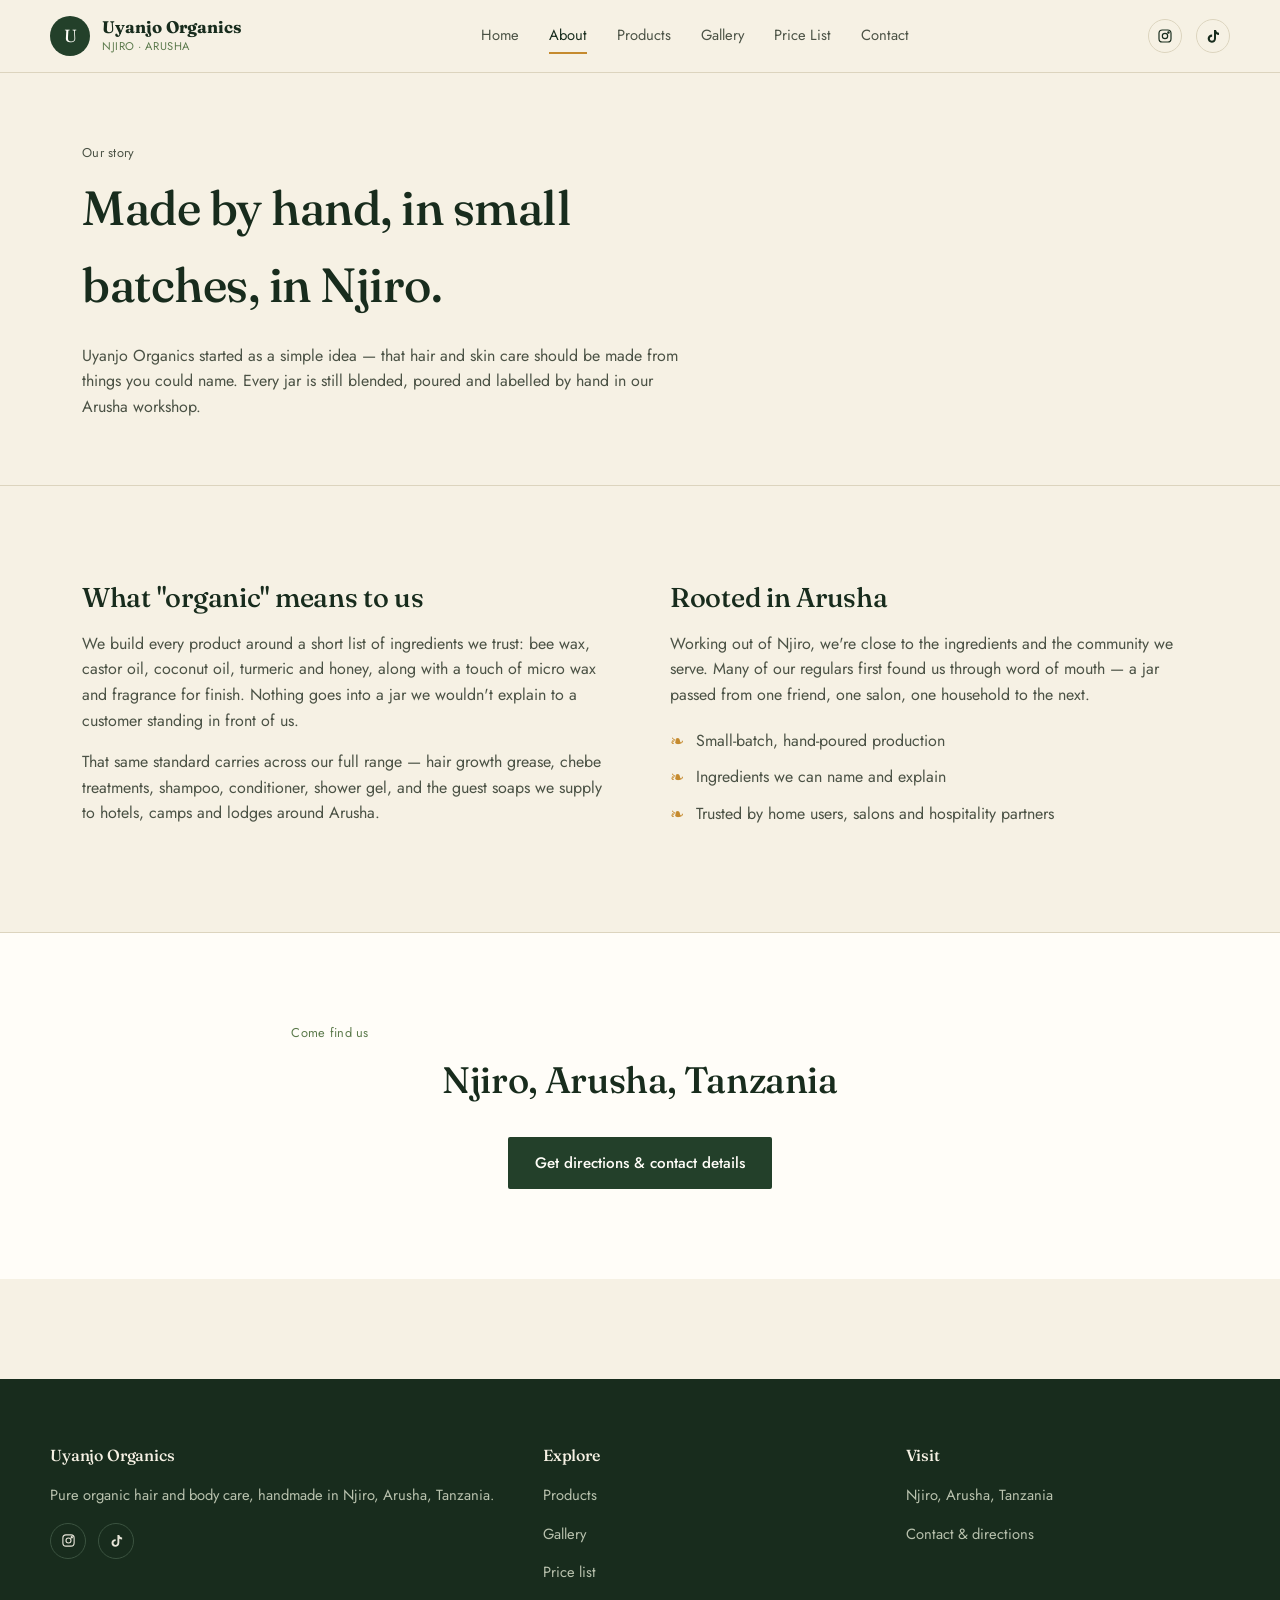
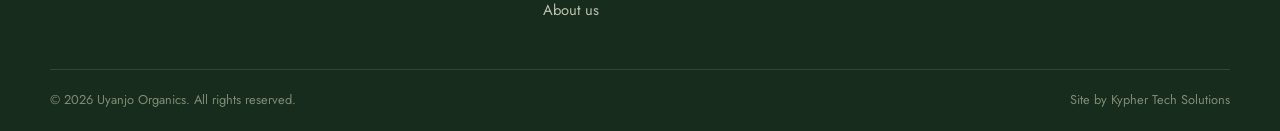
==== about.html @ d4991c87 "Add files via upload" ====
<!DOCTYPE html>
<html lang="en">
<head>
<meta charset="UTF-8">
<meta name="viewport" content="width=device-width, initial-scale=1.0">
<title>About — Uyanjo Organics</title>
<link rel="stylesheet" href="style.css">
</head>
<body>

<header>
  <nav class="wrap nav">
    <a href="index.html" class="brand">
      <span class="brand-mark">U</span>
      <span class="brand-text"><strong>Uyanjo Organics</strong><span>NJIRO · ARUSHA</span></span>
    </a>
    <button class="nav-toggle" aria-label="Toggle menu" aria-expanded="false">
      <span></span><span></span><span></span>
    </button>
    <div class="nav-links">
      <a href="index.html">Home</a>
      <a href="about.html" class="active">About</a>
      <a href="products.html">Products</a>
      <a href="gallery.html">Gallery</a>
      <a href="price.html">Price List</a>
      <a href="contact.html">Contact</a>
    </div>
    <div class="nav-social">
      <a href="https://www.instagram.com/uyanjoorganics" aria-label="Instagram" target="_blank" rel="noopener">
        <svg width="16" height="16" viewBox="0 0 24 24" fill="none" stroke="currentColor" stroke-width="1.8"><rect x="3" y="3" width="18" height="18" rx="5"/><circle cx="12" cy="12" r="4"/><circle cx="17.2" cy="6.8" r="1"/></svg>
      </a>
      <a href="https://vm.tiktok.com/ZS9BqSsMvAgSg-9D9fx/" aria-label="TikTok" target="_blank" rel="noopener">
        <svg width="16" height="16" viewBox="0 0 24 24" fill="currentColor"><path d="M16.5 3c.4 2.4 2 4 4.5 4.2v3.1c-1.6.1-3-.4-4.5-1.3v6.6c0 4-3 6.4-6.4 6.4-3.5 0-6.1-2.7-6.1-6.1 0-3.6 3.1-6.3 6.7-6V13c-1.7-.2-3.4.9-3.4 3 0 1.8 1.4 3 3 3 1.8 0 3.2-1.4 3.2-3.4V3h3z"/></svg>
      </a>
    </div>
  </nav>
</header>

<div class="page-head">
  <div class="wrap">
    <p class="eyebrow">Our story</p>
    <h1>Made by hand, in small batches, in Njiro.</h1>
    <p>Uyanjo Organics started as a simple idea — that hair and skin care should
      be made from things you could name. Every jar is still blended, poured
      and labelled by hand in our Arusha workshop.</p>
  </div>
</div>

<section>
  <div class="wrap" style="display:grid;grid-template-columns:1fr 1fr;gap:60px;align-items:start;">
    <div>
      <h2 style="font-size:1.7rem;">What "organic" means to us</h2>
      <p style="color:var(--ink-soft);">
        We build every product around a short list of ingredients we trust:
        bee wax, castor oil, coconut oil, turmeric and honey, along with a
        touch of micro wax and fragrance for finish. Nothing goes into a jar
        we wouldn't explain to a customer standing in front of us.
      </p>
      <p style="color:var(--ink-soft);">
        That same standard carries across our full range — hair growth
        grease, chebe treatments, shampoo, conditioner, shower gel, and the
        guest soaps we supply to hotels, camps and lodges around Arusha.
      </p>
    </div>
    <div>
      <h2 style="font-size:1.7rem;">Rooted in Arusha</h2>
      <p style="color:var(--ink-soft);">
        Working out of Njiro, we're close to the ingredients and the
        community we serve. Many of our regulars first found us through
        word of mouth — a jar passed from one friend, one salon, one
        household to the next.
      </p>
      <ul class="leaf-list" style="margin-top:20px;">
        <li>Small-batch, hand-poured production</li>
        <li>Ingredients we can name and explain</li>
        <li>Trusted by home users, salons and hospitality partners</li>
      </ul>
    </div>
  </div>
</section>

<section style="background:var(--paper);border-top:1px solid var(--line);">
  <div class="wrap" style="text-align:center;">
    <p class="eyebrow" style="justify-content:center;display:flex;">Come find us</p>
    <h2 style="font-size:clamp(1.8rem,3.2vw,2.3rem);">Njiro, Arusha, Tanzania</h2>
    <a href="contact.html" class="btn btn-primary" style="margin-top:12px;">Get directions &amp; contact details</a>
  </div>
</section>

<footer>
  <div class="wrap footer-grid">
    <div>
      <h4>Uyanjo Organics</h4>
      <p>Pure organic hair and body care, handmade in Njiro, Arusha, Tanzania.</p>
      <div class="footer-social">
        <a href="https://www.instagram.com/uyanjoorganics" aria-label="Instagram" target="_blank" rel="noopener">
          <svg width="15" height="15" viewBox="0 0 24 24" fill="none" stroke="currentColor" stroke-width="1.8"><rect x="3" y="3" width="18" height="18" rx="5"/><circle cx="12" cy="12" r="4"/><circle cx="17.2" cy="6.8" r="1"/></svg>
        </a>
        <a href="https://vm.tiktok.com/ZS9BqSsMvAgSg-9D9fx/" aria-label="TikTok" target="_blank" rel="noopener">
          <svg width="15" height="15" viewBox="0 0 24 24" fill="currentColor"><path d="M16.5 3c.4 2.4 2 4 4.5 4.2v3.1c-1.6.1-3-.4-4.5-1.3v6.6c0 4-3 6.4-6.4 6.4-3.5 0-6.1-2.7-6.1-6.1 0-3.6 3.1-6.3 6.7-6V13c-1.7-.2-3.4.9-3.4 3 0 1.8 1.4 3 3 3 1.8 0 3.2-1.4 3.2-3.4V3h3z"/></svg>
        </a>
      </div>
    </div>
    <div>
      <h4>Explore</h4>
      <p><a href="products.html">Products</a></p>
      <p><a href="gallery.html">Gallery</a></p>
      <p><a href="price.html">Price list</a></p>
      <p><a href="about.html">About us</a></p>
    </div>
    <div>
      <h4>Visit</h4>
      <p>Njiro, Arusha, Tanzania</p>
      <p><a href="contact.html">Contact &amp; directions</a></p>
    </div>
  </div>
  <div class="wrap footer-bottom">
    <span>© 2026 Uyanjo Organics. All rights reserved.</span>
    <span>Site by Kypher Tech Solutions</span>
  </div>
</footer>

<script src="script.js"></script>
</body>
</html>
---- style.css ----
/* ========================================================
   UYANJO ORGANICS — shared stylesheet
   Palette: forest #23402A, moss #5C7A4C, turmeric #C58A2E,
            cream #F6F1E4, paper #FFFDF7, ink #24291F
   Type: "Fraunces" (display) + "Jost" (body)
======================================================== */

@import url('https://fonts.googleapis.com/css2?family=Fraunces:ital,opsz,wght@0,9..144,400;0,9..144,500;0,9..144,600;1,9..144,500&family=Jost:wght@400;500;600&display=swap');

:root{
  --forest:#23402A;
  --forest-deep:#182C1D;
  --moss:#5C7A4C;
  --sage:#8FAA7D;
  --turmeric:#C58A2E;
  --turmeric-soft:#E3B565;
  --cream:#F6F1E4;
  --paper:#FFFDF8;
  --ink:#24291F;
  --ink-soft:#4B5245;
  --line:#DCD4BE;
  --radius:2px;
  --wrap:1180px;
}

*{box-sizing:border-box;}
html{scroll-behavior:smooth;}
body{
  margin:0;
  background:var(--cream);
  color:var(--ink);
  font-family:'Jost',sans-serif;
  font-size:16px;
  line-height:1.6;
  -webkit-font-smoothing:antialiased;
}
img{max-width:100%;display:block;}
a{color:inherit;text-decoration:none;}
h1,h2,h3,h4{
  font-family:'Fraunces',serif;
  font-weight:500;
  color:var(--forest-deep);
  margin:0 0 .4em;
  letter-spacing:-.01em;
}
p{margin:0 0 1em;max-width:62ch;}
.wrap{max-width:var(--wrap);margin:0 auto;padding:0 32px;}
::selection{background:var(--turmeric-soft);color:var(--forest-deep);}
:focus-visible{outline:2px solid var(--turmeric);outline-offset:3px;}

/* leaf marker used throughout, echoing the jar-label bullets */
.leaf-list{list-style:none;margin:0;padding:0;}
.leaf-list li{
  position:relative;
  padding-left:1.6em;
  margin-bottom:.7em;
  color:var(--ink-soft);
}
.leaf-list li::before{
  content:"❧";
  position:absolute;left:0;top:0;
  color:var(--turmeric);
  font-size:1.05em;
}

.eyebrow{
  font-family:'Jost',sans-serif;
  font-size:.8rem;
  color:var(--moss);
  letter-spacing:.02em;
  margin-bottom:.6em;
}

.btn{
  display:inline-flex;
  align-items:center;
  gap:.5em;
  padding:.85em 1.7em;
  border-radius:var(--radius);
  font-family:'Jost',sans-serif;
  font-size:.95rem;
  font-weight:500;
  border:1px solid transparent;
  cursor:pointer;
  transition:background .25s ease, color .25s ease, border-color .25s ease;
}
.btn-primary{background:var(--forest);color:var(--paper);}
.btn-primary:hover{background:var(--forest-deep);}
.btn-ghost{border-color:var(--forest);color:var(--forest-deep);}
.btn-ghost:hover{background:var(--forest);color:var(--paper);}

/* ---------- header ---------- */
header{
  position:sticky;top:0;z-index:50;
  background:rgba(246,241,228,.92);
  backdrop-filter:blur(6px);
  border-bottom:1px solid var(--line);
}
.nav{
  display:flex;align-items:center;justify-content:space-between;
  padding:16px 0;
}
.brand{display:flex;align-items:center;gap:12px;}
.brand-mark{
  width:40px;height:40px;border-radius:50%;
  background:var(--forest);color:var(--paper);
  display:flex;align-items:center;justify-content:center;
  font-family:'Fraunces',serif;font-size:1.1rem;
}
.brand-text{line-height:1.1;}
.brand-text strong{
  display:block;font-family:'Fraunces',serif;font-size:1.05rem;color:var(--forest-deep);
}
.brand-text span{font-size:.7rem;letter-spacing:.05em;color:var(--moss);}

.nav-links{display:flex;gap:30px;align-items:center;}
.nav-links a{
  font-size:.92rem;color:var(--ink-soft);
  position:relative;padding:4px 0;
}
.nav-links a.active,.nav-links a:hover{color:var(--forest-deep);}
.nav-links a.active::after{
  content:"";position:absolute;left:0;right:0;bottom:-2px;height:2px;background:var(--turmeric);
}
.nav-social{display:flex;gap:14px;align-items:center;}
.nav-social a{
  width:34px;height:34px;border-radius:50%;
  border:1px solid var(--line);
  display:flex;align-items:center;justify-content:center;
  color:var(--forest-deep);
}
.nav-social a:hover{background:var(--forest);color:var(--paper);border-color:var(--forest);}
.nav-toggle{display:none;background:none;border:none;cursor:pointer;padding:6px;}
.nav-toggle span{display:block;width:24px;height:2px;background:var(--forest-deep);margin:5px 0;}

@media (max-width:860px){
  .nav-links{
    position:fixed;inset:70px 0 auto 0;background:var(--paper);
    flex-direction:column;align-items:flex-start;gap:0;
    padding:10px 32px 20px;border-bottom:1px solid var(--line);
    transform:translateY(-8px);opacity:0;pointer-events:none;
    transition:opacity .2s ease, transform .2s ease;
  }
  .nav-links.open{opacity:1;transform:translateY(0);pointer-events:auto;}
  .nav-links a{padding:10px 0;width:100%;border-bottom:1px solid var(--line);}
  .nav-toggle{display:block;}
}

/* ---------- footer ---------- */
footer{
  background:var(--forest-deep);color:#E7E4D8;
  margin-top:100px;
}
.footer-grid{
  display:grid;grid-template-columns:1.4fr 1fr 1fr;gap:40px;
  padding:64px 0 32px;
}
.footer-grid h4{color:#F6F1E4;font-size:1rem;margin-bottom:1em;}
.footer-grid p, .footer-grid a{color:#B9C2AE;font-size:.92rem;}
.footer-grid a:hover{color:var(--turmeric-soft);}
.footer-social{display:flex;gap:12px;margin-top:14px;}
.footer-social a{
  width:36px;height:36px;border-radius:50%;border:1px solid #3B5340;
  display:flex;align-items:center;justify-content:center;color:#E7E4D8;
}
.footer-social a:hover{background:var(--turmeric);border-color:var(--turmeric);color:var(--forest-deep);}
.footer-bottom{
  border-top:1px solid #33472F;padding:20px 0;
  font-size:.8rem;color:#7F8C74;
  display:flex;justify-content:space-between;flex-wrap:wrap;gap:8px;
}
@media (max-width:700px){.footer-grid{grid-template-columns:1fr;padding:48px 0 24px;}}

/* ---------- ingredient ribbon ---------- */
.ribbon{
  background:var(--forest);color:var(--cream);
  overflow:hidden;white-space:nowrap;padding:14px 0;
}
.ribbon-track{
  display:inline-flex;gap:2.5rem;
  animation:scroll 28s linear infinite;
  font-family:'Fraunces',serif;font-style:italic;font-size:1.05rem;
}
.ribbon-track span{opacity:.9;}
.ribbon-track span::after{content:"·";margin-left:2.5rem;color:var(--turmeric-soft);}
@keyframes scroll{from{transform:translateX(0);}to{transform:translateX(-50%);}}
@media (prefers-reduced-motion:reduce){.ribbon-track{animation:none;}}

/* ---------- generic page header (inner pages) ---------- */
.page-head{
  padding:70px 0 50px;
  border-bottom:1px solid var(--line);
}
.page-head .eyebrow{margin-bottom:.5em;}
.page-head h1{font-size:clamp(2.1rem,4vw,3rem);max-width:16ch;}
.page-head p{color:var(--ink-soft);}

section{padding:90px 0;}
@media (max-width:700px){section{padding:56px 0;}.wrap{padding:0 20px;}}

.section-head{max-width:640px;margin-bottom:48px;}
.section-head h2{font-size:clamp(1.8rem,3.2vw,2.5rem);}
.section-head p{color:var(--ink-soft);}
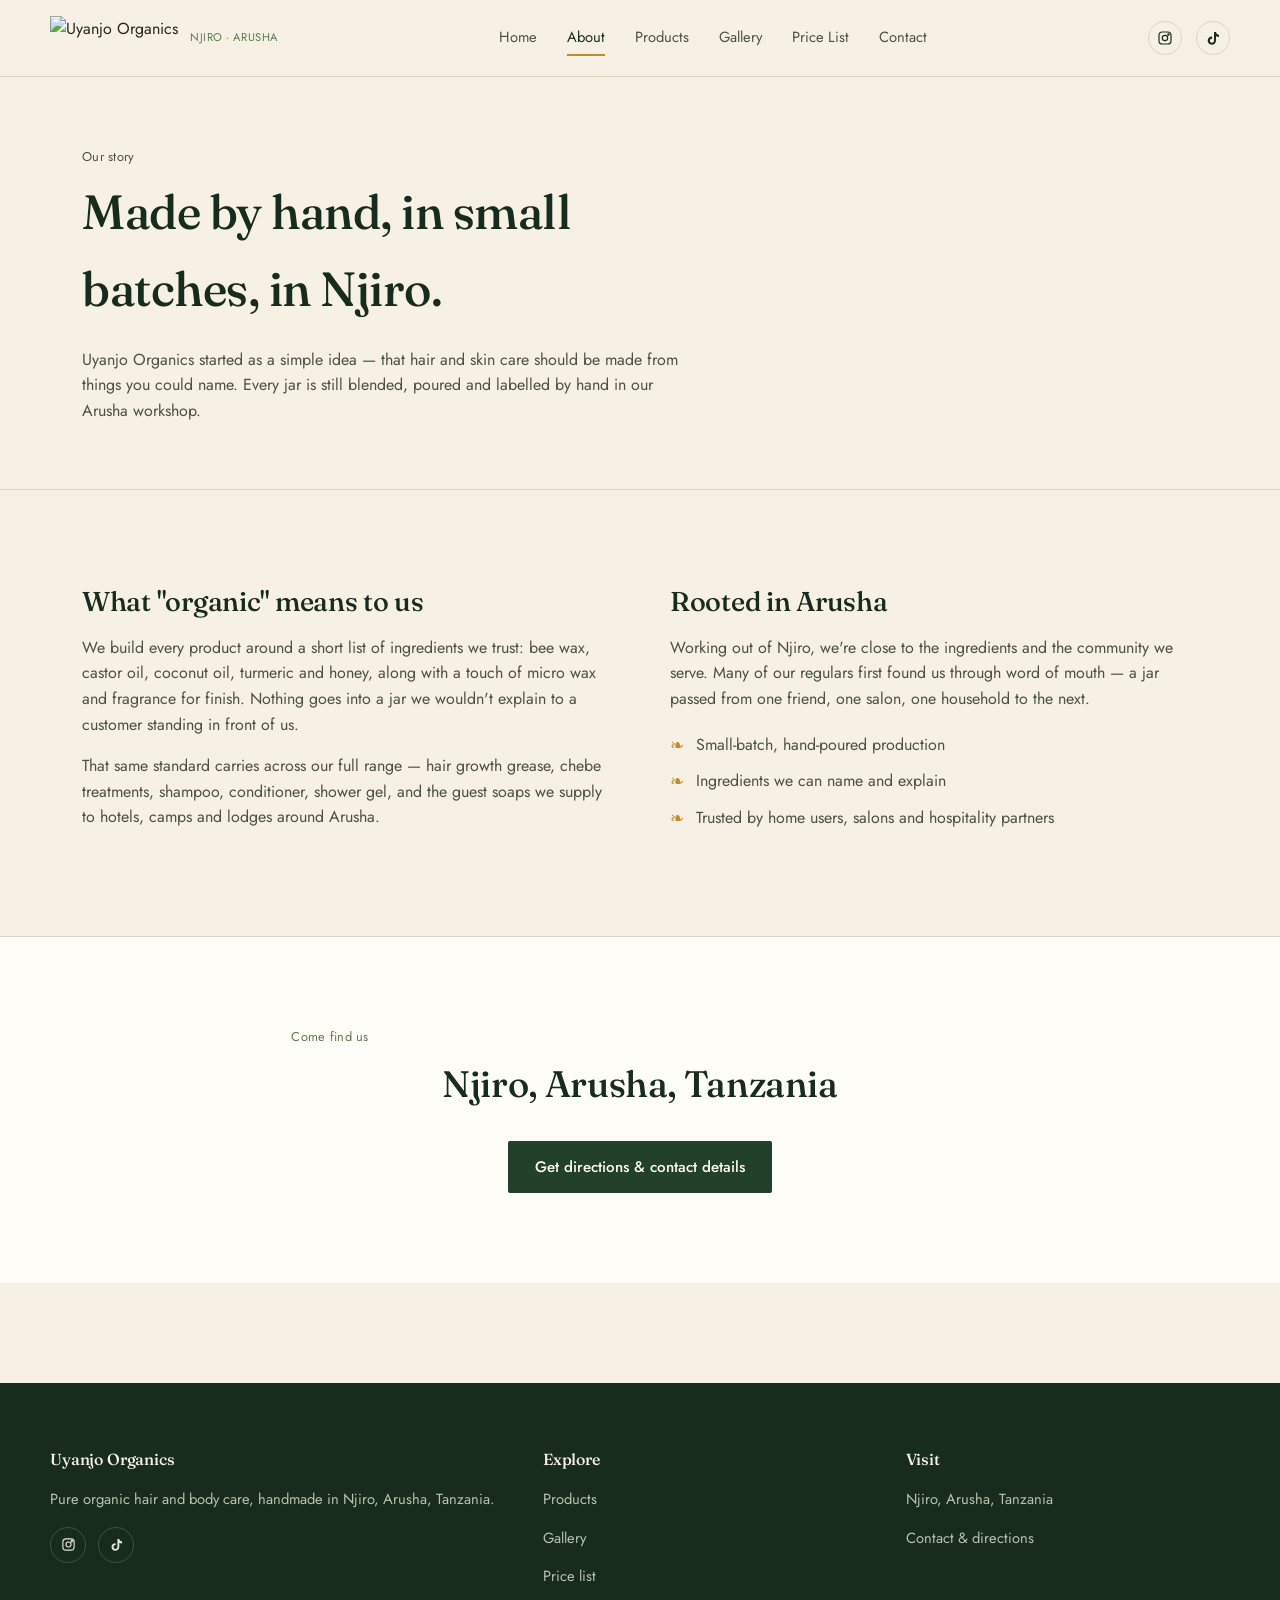
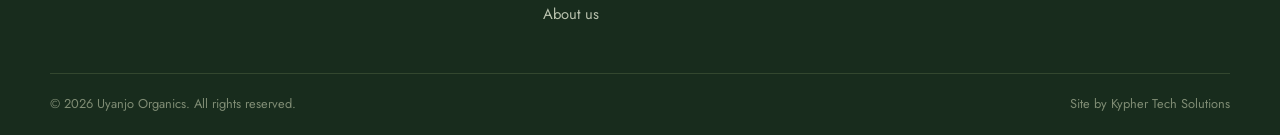
==== commit f59972c4: "Add files via upload" ====
--- a/about.html
+++ b/about.html
@@ -11,8 +11,8 @@
 <header>
   <nav class="wrap nav">
     <a href="index.html" class="brand">
-      <span class="brand-mark">U</span>
-      <span class="brand-text"><strong>Uyanjo Organics</strong><span>NJIRO · ARUSHA</span></span>
+      <img src="assets/logo.png" alt="Uyanjo Organics" class="brand-logo">
+      <span class="brand-locality">NJIRO · ARUSHA</span>
     </a>
     <button class="nav-toggle" aria-label="Toggle menu" aria-expanded="false">
       <span></span><span></span><span></span>
--- a/style.css
+++ b/style.css
@@ -88,6 +88,7 @@
 .btn-primary:hover{background:var(--forest-deep);}
 .btn-ghost{border-color:var(--forest);color:var(--forest-deep);}
 .btn-ghost:hover{background:var(--forest);color:var(--paper);}
+.btn-icon{display:inline-flex;align-items:center;gap:9px;}
 
 /* ---------- header ---------- */
 header{
@@ -101,17 +102,8 @@
   padding:16px 0;
 }
 .brand{display:flex;align-items:center;gap:12px;}
-.brand-mark{
-  width:40px;height:40px;border-radius:50%;
-  background:var(--forest);color:var(--paper);
-  display:flex;align-items:center;justify-content:center;
-  font-family:'Fraunces',serif;font-size:1.1rem;
-}
-.brand-text{line-height:1.1;}
-.brand-text strong{
-  display:block;font-family:'Fraunces',serif;font-size:1.05rem;color:var(--forest-deep);
-}
-.brand-text span{font-size:.7rem;letter-spacing:.05em;color:var(--moss);}
+.brand-logo{height:44px;width:auto;display:block;}
+.brand-locality{font-size:.7rem;letter-spacing:.05em;color:var(--moss);}
 
 .nav-links{display:flex;gap:30px;align-items:center;}
 .nav-links a{
@@ -133,7 +125,21 @@
 .nav-toggle{display:none;background:none;border:none;cursor:pointer;padding:6px;}
 .nav-toggle span{display:block;width:24px;height:2px;background:var(--forest-deep);margin:5px 0;}
 
+.hero-section{padding:60px 0 0;}
+.hero-grid{display:grid;grid-template-columns:1.05fr .95fr;gap:56px;align-items:center;}
+.hero-heading{font-size:clamp(2.4rem,5vw,3.6rem);line-height:1.05;max-width:12ch;}
+.hero-sub{font-size:1.08rem;color:var(--ink-soft);max-width:46ch;}
+.hero-ctas{display:flex;gap:16px;flex-wrap:wrap;margin-top:28px;}
+.hero-image-wrap{position:relative;}
+.hero-image-ring{position:absolute;inset:-24px;border:1px solid var(--line);border-radius:50%;z-index:0;}
+.hero-image{position:relative;width:100%;border-radius:50%;aspect-ratio:1/1;object-fit:cover;box-shadow:0 30px 60px -20px rgba(24,44,29,.35);}
+
 @media (max-width:860px){
+  .hero-grid{grid-template-columns:1fr;gap:36px;text-align:center;}
+  .hero-heading{max-width:none;margin-inline:auto;}
+  .hero-sub{max-width:none;margin-inline:auto;}
+  .hero-ctas{justify-content:center;}
+  .hero-image-wrap{order:-1;max-width:280px;margin:0 auto;}
   .nav-links{
     position:fixed;inset:70px 0 auto 0;background:var(--paper);
     flex-direction:column;align-items:flex-start;gap:0;
@@ -144,6 +150,7 @@
   .nav-links.open{opacity:1;transform:translateY(0);pointer-events:auto;}
   .nav-links a{padding:10px 0;width:100%;border-bottom:1px solid var(--line);}
   .nav-toggle{display:block;}
+  .nav-social{display:none;}
 }
 
 /* ---------- footer ---------- */
